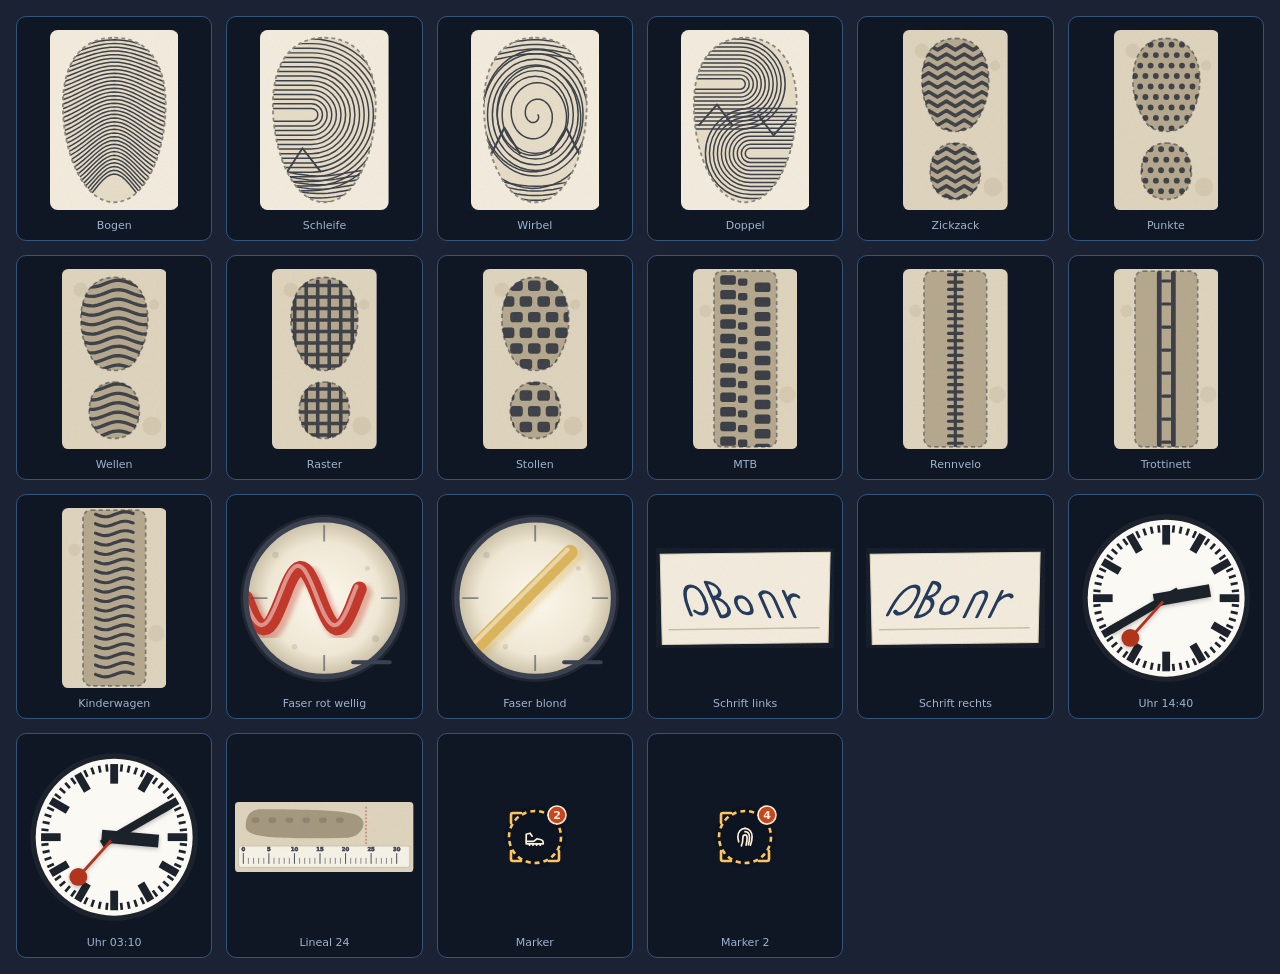
==== tools/preview.html @ 8846d356 "Add files via upload" ====
<!doctype html><meta charset="utf-8">
<body style="margin:0;background:#1a2233;font-family:system-ui">
<div id="w" style="display:grid;grid-template-columns:repeat(6,1fr);gap:14px;padding:16px"></div>
<script type="module">
import * as art from '../js/art.js';
const items = [
 ['Bogen', art.fingerabdruck('bogen')], ['Schleife', art.fingerabdruck('schleife')],
 ['Wirbel', art.fingerabdruck('wirbel')], ['Doppel', art.fingerabdruck('doppel')],
 ['Zickzack', art.sohle('zickzack')], ['Punkte', art.sohle('punkte')],
 ['Wellen', art.sohle('wellen')], ['Raster', art.sohle('raster')],
 ['Stollen', art.sohle('stollen')],
 ['MTB', art.reifen('mountainbike')], ['Rennvelo', art.reifen('rennvelo')],
 ['Trottinett', art.reifen('trottinett')], ['Kinderwagen', art.reifen('kinderwagen')],
 ['Faser rot wellig', art.faser('#c0392b', true)], ['Faser blond', art.faser('#d9b45c', false)],
 ['Schrift links', art.handschrift('links')], ['Schrift rechts', art.handschrift('rechts')],
 ['Uhr 14:40', art.uhr(14,40)], ['Uhr 03:10', art.uhr(3,10)],
 ['Lineal 24', art.lineal(24)],
 ['Marker', art.clueMarker('schuh', 2)], ['Marker 2', art.clueMarker('fingerabdruck', 4)]
];
document.getElementById('w').innerHTML = items.map(([n,s])=>
 `<div style="background:#0f1725;border:1px solid #33557c;border-radius:10px;padding:8px">
   <div style="height:190px;display:grid;place-items:center">${s.replace('<svg','<svg style="max-height:180px;max-width:100%"')}</div>
   <div style="color:#9db3cd;font-size:11px;text-align:center;margin-top:4px">${n}</div></div>`).join('');
</script>
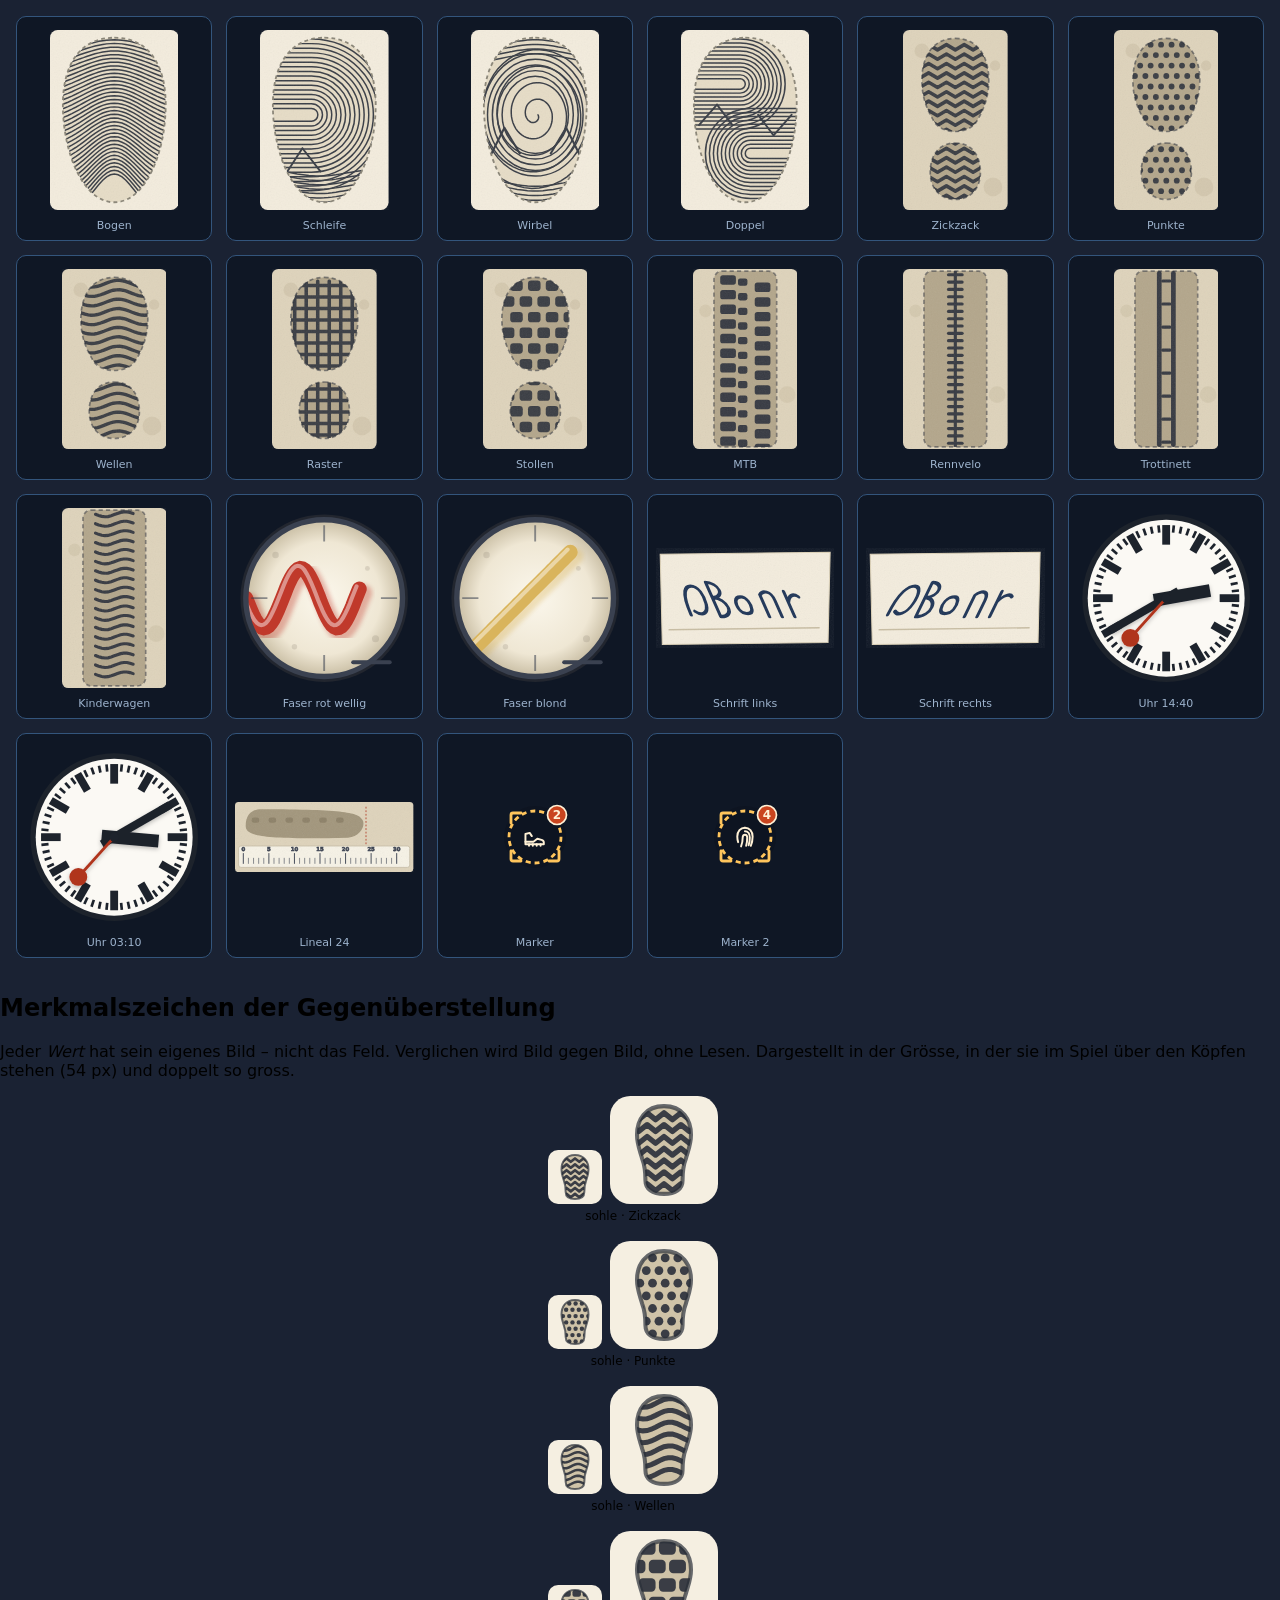
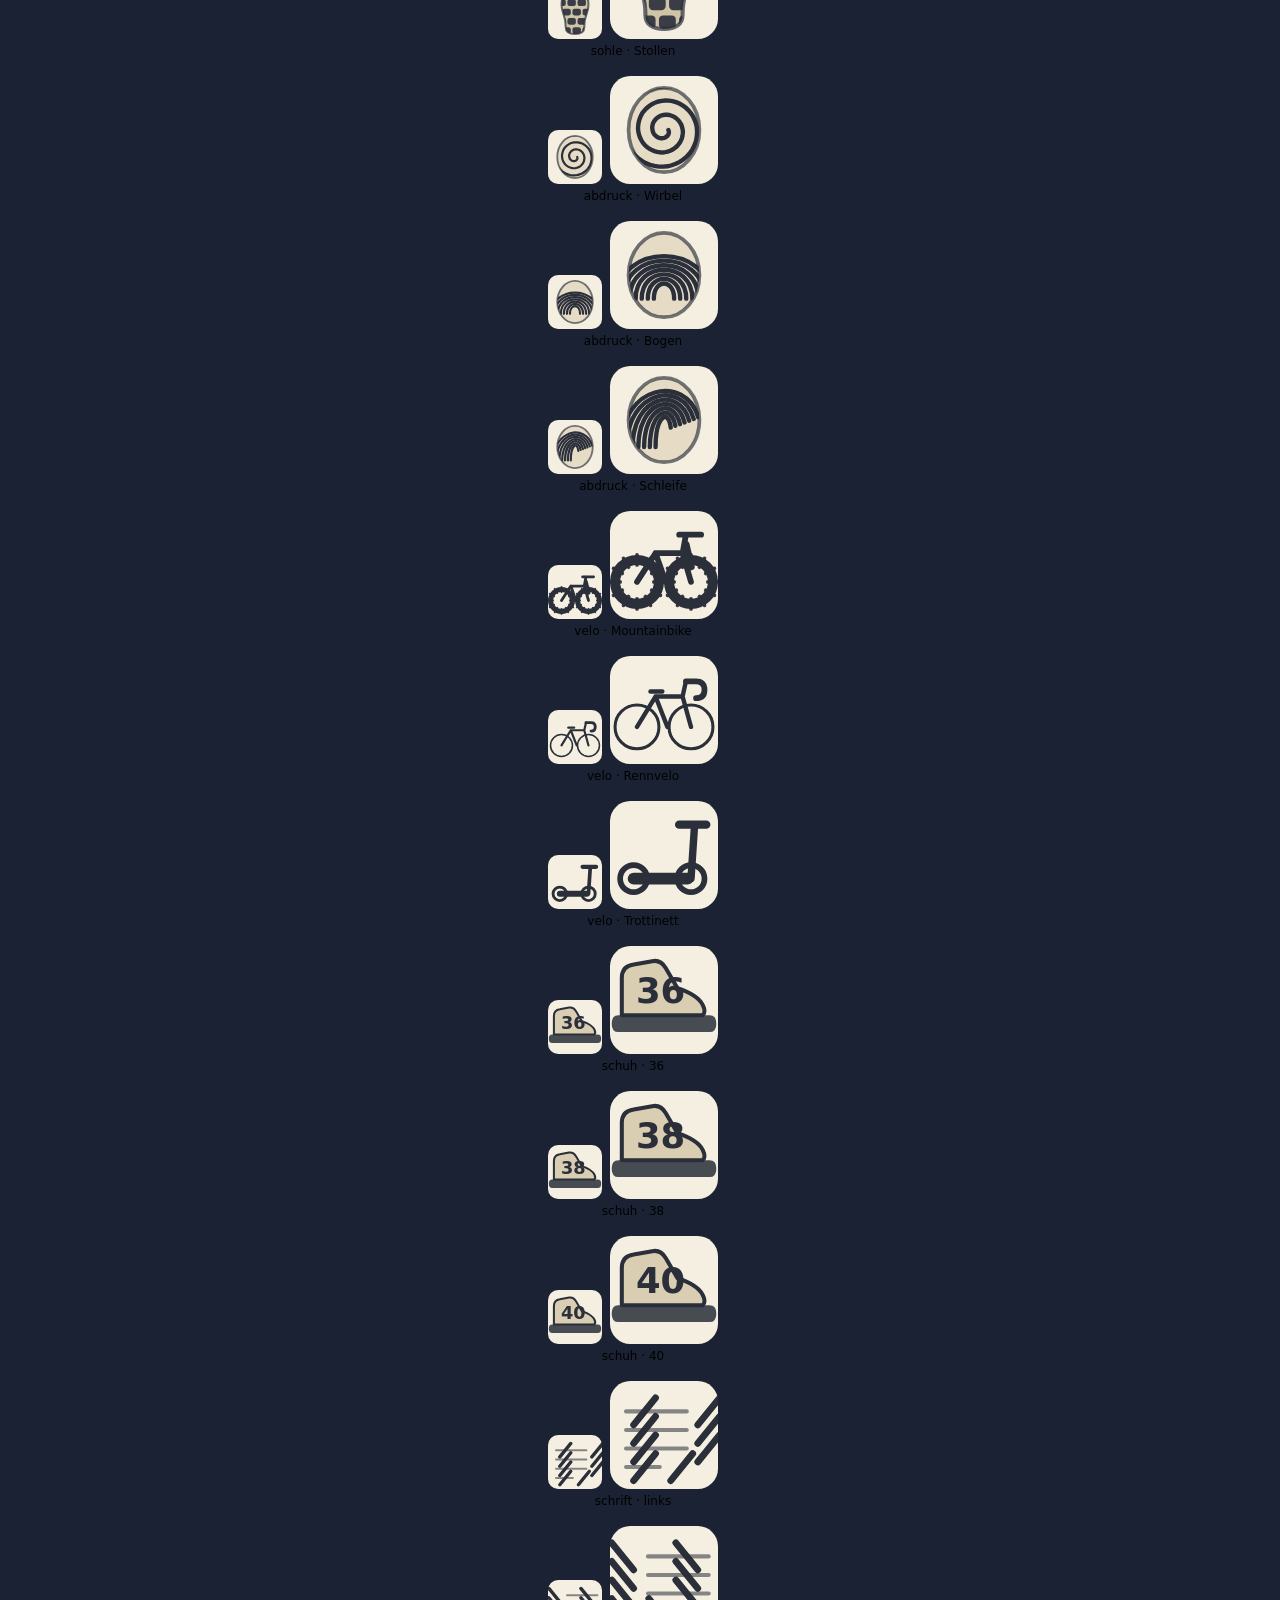
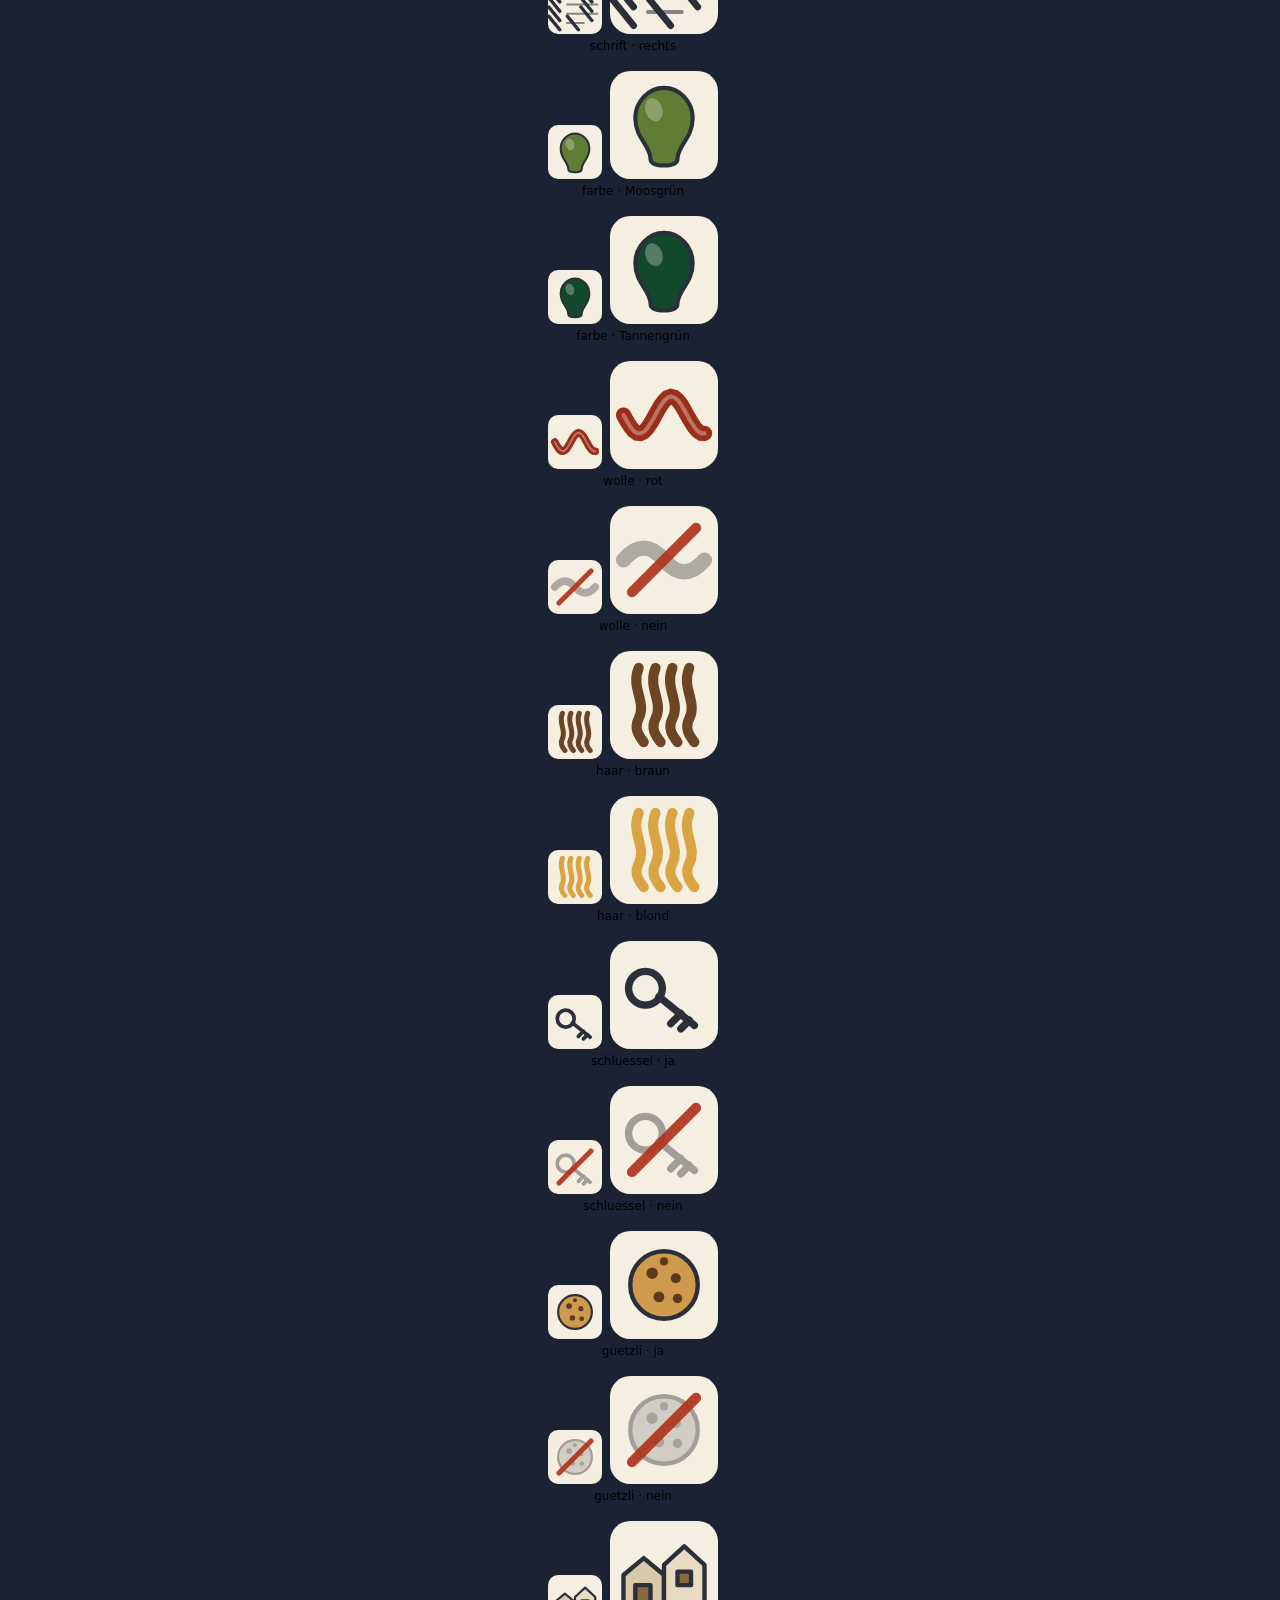
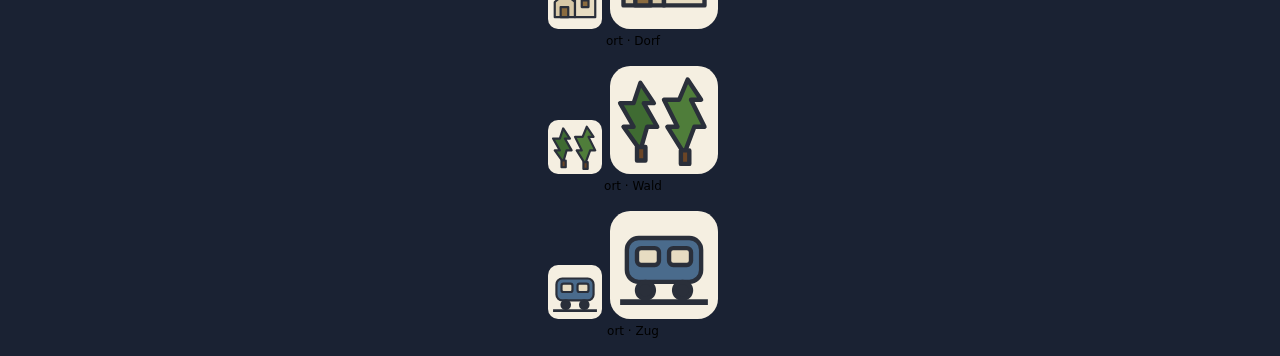
==== commit f41841be: "Vorschau zeigt die Merkmalstafeln" ====
--- a/tools/preview.html
+++ b/tools/preview.html
@@ -22,3 +22,32 @@
    <div style="height:190px;display:grid;place-items:center">${s.replace('<svg','<svg style="max-height:180px;max-width:100%"')}</div>
    <div style="color:#9db3cd;font-size:11px;text-align:center;margin-top:4px">${n}</div></div>`).join('');
 </script>
+
+<h2>Merkmalszeichen der Gegenüberstellung</h2>
+<p>Jeder <em>Wert</em> hat sein eigenes Bild – nicht das Feld. Verglichen wird
+Bild gegen Bild, ohne Lesen. Dargestellt in der Grösse, in der sie im Spiel
+über den Köpfen stehen (54 px) und doppelt so gross.</p>
+<div id="merkmale" class="reihe"></div>
+<script type="module">
+  import * as art from '../js/art.js';
+  const PROBEN = [
+    ['sohle','Zickzack'],['sohle','Punkte'],['sohle','Wellen'],['sohle','Stollen'],
+    ['abdruck','Wirbel'],['abdruck','Bogen'],['abdruck','Schleife'],
+    ['velo','Mountainbike'],['velo','Rennvelo'],['velo','Trottinett'],
+    ['schuh','36'],['schuh','38'],['schuh','40'],
+    ['schrift','links'],['schrift','rechts'],
+    ['farbe','Moosgrün'],['farbe','Tannengrün'],
+    ['wolle','rot'],['wolle','nein'],['haar','braun'],['haar','blond'],
+    ['schluessel','ja'],['schluessel','nein'],
+    ['guetzli','ja'],['guetzli','nein'],
+    ['ort','Dorf'],['ort','Wald'],['ort','Zug'],
+  ];
+  document.getElementById('merkmale').innerHTML = PROBEN.map(([f,w]) =>
+    `<figure style="margin:0 14px 18px 0;text-align:center">
+       <div style="display:flex;gap:8px;align-items:flex-end;justify-content:center">
+         <span style="width:54px;height:54px;display:block">${art.merkmal(f,w)}</span>
+         <span style="width:108px;height:108px;display:block">${art.merkmal(f,w)}</span>
+       </div>
+       <figcaption style="font:12px system-ui;margin-top:5px">${f} · ${w}</figcaption>
+     </figure>`).join('');
+</script>
